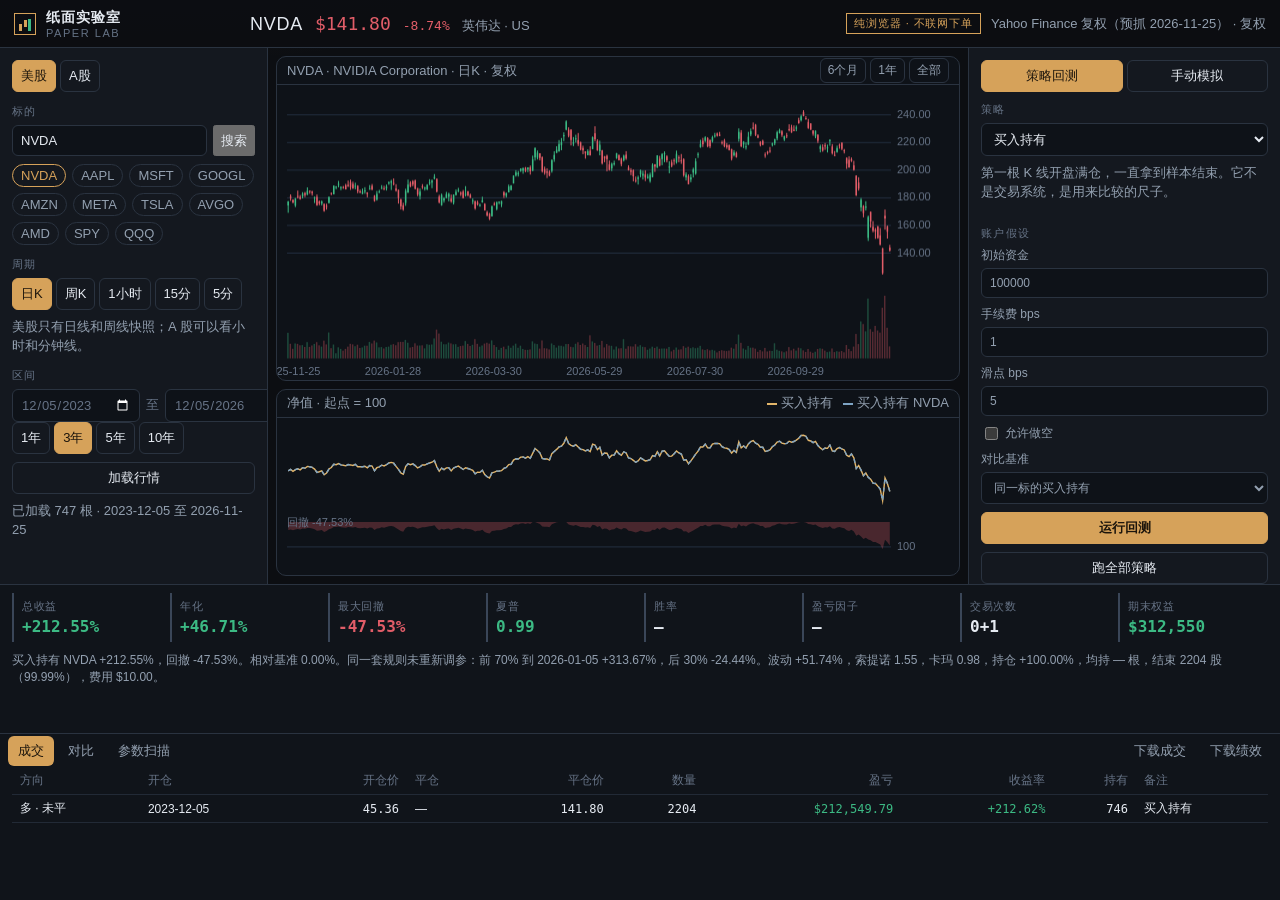
==== docs/index.html @ 23521afe "把回测引擎搬到浏览器，发布为 GitHub Pages 静态站。" ====
﻿<!DOCTYPE html>
<html lang="zh-CN">
<head>
  <meta charset="UTF-8" />
  <meta name="viewport" content="width=device-width, initial-scale=1" />
  <title>纸面实验室 · 美股 A股 策略回测</title>
  <link rel="icon" href="data:image/svg+xml,%3Csvg xmlns='http://www.w3.org/2000/svg' viewBox='0 0 16 16'%3E%3Crect width='16' height='16' fill='%23111816'/%3E%3Cpath d='M3 12V8h2v4H3zm4 0V5h2v7H7zm4 0V3h2v9h-2z' fill='%23d6a25a'/%3E%3C/svg%3E" />
  <link rel="stylesheet" href="style.css" />
</head>
<body>
  <header class="topbar">
    <div class="brand">
      <span class="mark" aria-hidden="true"></span>
      <div>
        <strong>纸面实验室</strong>
        <em>Paper Lab</em>
      </div>
    </div>
    <div class="quote-strip" id="quoteStrip">
      <span class="quiet">选一个标的，加载行情后即可回测。</span>
    </div>
    <div class="top-meta">
      <span class="badge">纯浏览器 · 不联网下单</span>
      <span id="dataSource">行情未连接</span>
    </div>
  </header>

  <div class="shell">
    <aside class="panel left">
      <div class="seg" id="markets">
        <button type="button" data-market="us" class="on">美股</button>
        <button type="button" data-market="cn">A股</button>
      </div>
      <label class="field-label">标的</label>
      <div class="search">
        <input id="symbolInput" type="text" spellcheck="false" placeholder="代码或名称，如 NVDA / 茅台" autocomplete="off" />
        <button id="searchBtn" type="button">搜索</button>
      </div>
      <div id="searchResults" class="search-results" hidden></div>
      <div id="watchlist" class="watch"></div>

      <label class="field-label">周期</label>
      <div class="seg" id="intervals">
        <button type="button" data-interval="1d" class="on">日K</button>
        <button type="button" data-interval="1wk">周K</button>
        <button type="button" data-interval="1h">1小时</button>
        <button type="button" data-interval="15m">15分</button>
        <button type="button" data-interval="5m">5分</button>
      </div>
      <p class="hint" id="intervalHint">美股只有日线和周线快照；A 股可以看小时和分钟线。</p>

      <label class="field-label">区间</label>
      <div class="dates">
        <input id="startDate" type="date" />
        <span>至</span>
        <input id="endDate" type="date" />
      </div>
      <div class="seg" id="ranges">
        <button type="button" data-range="1">1年</button>
        <button type="button" data-range="3" class="on">3年</button>
        <button type="button" data-range="5">5年</button>
        <button type="button" data-range="10">10年</button>
      </div>
      <button id="loadBtn" class="ghost wide" type="button">加载行情</button>
      <p class="hint" id="dataHint">美股是每日更新的复权快照，A 股实时直连腾讯。</p>
    </aside>

    <main class="center">
      <div id="banner" class="banner" hidden></div>
      <section class="chart-card">
        <div class="chart-head">
          <span id="chartTitle">价格</span>
          <div class="chart-tools">
            <div class="legend" id="priceLegend"></div>
            <div class="seg tiny" id="zooms">
              <button type="button" data-zoom="126">6个月</button>
              <button type="button" data-zoom="252">1年</button>
              <button type="button" data-zoom="all">全部</button>
            </div>
          </div>
        </div>
        <div class="canvas-box">
          <canvas id="priceChart"></canvas>
          <div id="priceTip" class="tip" hidden></div>
        </div>
      </section>
      <section class="chart-card">
        <div class="chart-head">
          <span>净值 · 起点 = 100</span>
          <div class="legend" id="equityLegend"></div>
        </div>
        <div class="canvas-box">
          <canvas id="equityChart"></canvas>
          <div id="equityTip" class="tip" hidden></div>
        </div>
      </section>
    </main>

    <aside class="panel right">
      <div class="seg mode" id="modeTabs">
        <button type="button" data-mode="backtest" class="on">策略回测</button>
        <button type="button" data-mode="paper">手动模拟</button>
      </div>

      <div id="backtestPane">
        <label class="field-label">策略</label>
        <select id="strategySelect"></select>
        <p class="strategy-desc" id="strategyDesc"></p>
        <div id="paramForm" class="fields"></div>

        <label class="field-label">账户假设</label>
        <div class="fields">
          <label>初始资金<input id="cash" type="number" min="1000" step="1000" value="100000" /></label>
          <label>手续费 bps<input id="commission" type="number" min="0" max="100" step="0.5" value="1" /></label>
          <label>滑点 bps<input id="slippage" type="number" min="0" max="200" step="1" value="5" /></label>
          <label class="check"><input id="allowShort" type="checkbox" /> 允许做空</label>
          <label>对比基准
            <select id="benchmark">
              <option value="self">同一标的买入持有</option>
              <option value="SPY">标普 SPY</option>
              <option value="QQQ">纳指 QQQ</option>
              <option value="510300.SH">沪深300ETF</option>
              <option value="none">不对比</option>
            </select>
          </label>
        </div>
        <button id="runBtn" class="primary wide" type="button">运行回测</button>
        <button id="compareAllBtn" class="ghost wide" type="button">跑全部策略</button>
        <button id="pinBtn" class="ghost wide" type="button" disabled>加入对比</button>
        <p class="hint">信号在收盘确认，下一根开盘成交。信号不变就不再平衡。默认不使用杠杆。1 bp = 0.01%。</p>
      </div>

      <div id="paperPane" hidden>
        <p class="hint">按当前现价立即成交，用来手工记账。它和上面的回测不是同一套撮合。</p>
        <div id="paperSummary" class="paper-summary"></div>
        <div class="fields">
          <label>股数<input id="paperQty" type="number" min="1" step="1" value="1" /></label>
        </div>
        <div class="pair">
          <button id="paperBuy" class="primary" type="button">买入</button>
          <button id="paperSell" class="danger" type="button">卖出</button>
        </div>
        <button id="paperReset" class="ghost wide" type="button">重置账户</button>
        <div id="paperPositions"></div>
        <div id="paperOrders"></div>
      </div>
    </aside>
  </div>

  <section class="blotter">
    <div id="metrics" class="metrics">
      <p class="empty">运行回测后，这里显示收益、回撤和胜率。</p>
    </div>
    <div class="blotter-tabs">
      <button type="button" data-tab="trades" class="on">成交</button>
      <button type="button" data-tab="compare">对比</button>
      <button type="button" data-tab="sweep">参数扫描</button>
      <div class="spacer"></div>
      <button id="exportTrades" class="text" type="button">下载成交</button>
      <button id="exportMetrics" class="text" type="button">下载绩效</button>
    </div>
    <div class="blotter-body">
      <div id="tab-trades"></div>
      <div id="tab-compare" hidden></div>
      <div id="tab-sweep" hidden>
        <div class="sweep-form">
          <label>参数<select id="sweepParam"></select></label>
          <label>最小<input id="sweepMin" type="number" /></label>
          <label>最大<input id="sweepMax" type="number" /></label>
          <label>步长<input id="sweepStep" type="number" /></label>
          <button id="sweepBtn" class="primary" type="button">扫描</button>
        </div>
        <div id="sweepTable"></div>
      </div>
    </div>
  </section>
  <script src="engine.js"></script>
  <script src="data.js"></script>
  <script src="bridge.js"></script>
  <script src="app.js"></script>
</body>
</html>
---- docs/style.css ----
:root {
  color-scheme: dark;
  --bg: #0c0e12;
  --panel: #14181f;
  --sunken: #0e1218;
  --line: #2a3340;
  --line-strong: #3a4658;
  --text: #e6ebf2;
  --muted: #93a0b0;
  --faint: #667386;
  --up: #3cba84;
  --down: #e15d68;
  --accent: #d6a25a;
  --accent-ink: #1c150c;
  --bench: #7ea4c4;
  --shadow: 0 10px 30px rgba(0, 0, 0, 0.28);
  font-family: "Segoe UI", "PingFang SC", "Microsoft YaHei", sans-serif;
}

* { box-sizing: border-box; }
html, body { height: 100%; margin: 0; }
body {
  min-width: 1100px;
  min-height: 700px;
  display: grid;
  grid-template-rows: 48px minmax(0, 1fr) 316px;
  background:
    radial-gradient(900px 280px at 12% -10%, rgba(214, 162, 90, 0.08), transparent 55%),
    var(--bg);
  color: var(--text);
  font-size: 13px;
}
button, input, select { font: inherit; color: inherit; }
button { cursor: pointer; }
.num { font-family: Consolas, "Cascadia Mono", ui-monospace, monospace; font-variant-numeric: tabular-nums; }
.up { color: var(--up); }
.down { color: var(--down); }
.flat { color: var(--muted); }
.quiet { color: var(--muted); }

.topbar {
  display: grid;
  grid-template-columns: 220px minmax(0, 1fr) auto;
  gap: 16px;
  align-items: center;
  padding: 0 14px;
  border-bottom: 1px solid var(--line);
  background: rgba(12, 14, 18, 0.92);
}
.brand { display: flex; align-items: center; gap: 10px; }
.brand strong { display: block; letter-spacing: 0.08em; font-size: 14px; }
.brand em { display: block; color: var(--faint); font-style: normal; font-size: 11px; letter-spacing: 0.14em; text-transform: uppercase; }
.mark {
  width: 22px;
  height: 22px;
  border: 1px solid var(--accent);
  position: relative;
  flex: none;
}
.mark::before, .mark::after {
  content: "";
  position: absolute;
  bottom: 3px;
  width: 3px;
  background: var(--accent);
}
.mark::before { left: 4px; height: 7px; box-shadow: 5px -4px 0 var(--accent); }
.mark::after { right: 4px; height: 12px; background: var(--up); }
.quote-strip { display: flex; align-items: baseline; gap: 12px; min-width: 0; overflow: hidden; }
.quote-strip .sym { font-size: 18px; letter-spacing: 0.04em; }
.quote-strip .px { font-size: 18px; }
.quote-strip .name { color: var(--muted); white-space: nowrap; overflow: hidden; text-overflow: ellipsis; }
.top-meta { display: flex; align-items: center; gap: 10px; color: var(--muted); white-space: nowrap; }
.badge {
  border: 1px solid var(--accent);
  color: var(--accent);
  padding: 2px 7px;
  letter-spacing: 0.08em;
  font-size: 11px;
}

.shell {
  min-height: 0;
  display: grid;
  grid-template-columns: 268px minmax(0, 1fr) 312px;
}
.panel {
  min-height: 0;
  overflow: auto;
  padding: 12px;
  background: var(--panel);
}
.panel.left { border-right: 1px solid var(--line); }
.panel.right { border-left: 1px solid var(--line); }
.center {
  position: relative;
  min-width: 0;
  min-height: 0;
  display: grid;
  grid-template-rows: minmax(0, 1.35fr) minmax(150px, 0.78fr);
  gap: 8px;
  padding: 8px;
}

.field-label {
  display: block;
  margin: 12px 0 6px;
  color: var(--faint);
  font-size: 11px;
  letter-spacing: 0.12em;
}
.panel .field-label:first-child { margin-top: 0; }
.search { display: grid; grid-template-columns: 1fr auto; gap: 6px; }
input, select {
  width: 100%;
  background: var(--sunken);
  border: 1px solid var(--line);
  border-radius: 6px;
  padding: 7px 8px;
  outline: none;
}
input:focus, select:focus { border-color: var(--accent); }
.fields { display: grid; gap: 8px; }
.fields label, .sweep-form label { display: grid; gap: 4px; color: var(--muted); font-size: 12px; }
.check { display: flex !important; align-items: center; gap: 8px; }
.check input { width: auto; }
.dates { display: grid; grid-template-columns: 1fr auto 1fr; gap: 6px; align-items: center; color: var(--faint); }
.seg { display: flex; flex-wrap: wrap; gap: 4px; }
.seg button, .ghost, .primary, .danger, .text {
  border-radius: 6px;
  border: 1px solid var(--line);
  background: transparent;
  padding: 6px 8px;
}
.seg button.on, .blotter-tabs button.on {
  background: var(--accent);
  color: var(--accent-ink);
  border-color: var(--accent);
}
.seg.tiny button { padding: 3px 7px; font-size: 12px; }
.seg.mode { margin-bottom: 10px; }
.seg.mode button { flex: 1; }
.primary { background: var(--accent); color: var(--accent-ink); border-color: var(--accent); font-weight: 650; }
.danger { border-color: var(--down); color: var(--down); }
.ghost { color: var(--text); }
.wide { width: 100%; margin-top: 8px; }
.pair { display: grid; grid-template-columns: 1fr 1fr; gap: 8px; margin-top: 8px; }
.text { border-color: transparent; color: var(--muted); padding: 4px 8px; }
.hint, .strategy-desc { color: var(--muted); line-height: 1.45; margin: 8px 0; }
.strategy-desc { min-height: 3.2em; }
.search-results {
  margin-top: 6px;
  border: 1px solid var(--line);
  border-radius: 6px;
  overflow: hidden;
  background: var(--sunken);
}
.search-results button {
  display: block;
  width: 100%;
  text-align: left;
  border: 0;
  border-bottom: 1px solid var(--line);
  background: transparent;
  padding: 7px 8px;
}
.search-results button:last-child { border-bottom: 0; }
.search-results button:hover, .watch button:hover { background: #1c2430; }
.watch { display: flex; flex-wrap: wrap; gap: 6px; margin-top: 8px; }
.watch button {
  border: 1px solid var(--line);
  background: transparent;
  border-radius: 99px;
  padding: 3px 8px;
  color: var(--muted);
}
.watch button.on { border-color: var(--accent); color: var(--accent); }

.chart-card {
  min-height: 0;
  display: grid;
  grid-template-rows: 28px minmax(0, 1fr);
  background: var(--sunken);
  border: 1px solid var(--line);
  border-radius: 10px;
  overflow: hidden;
}
.chart-head {
  display: flex;
  align-items: center;
  justify-content: space-between;
  gap: 8px;
  padding: 0 10px;
  color: var(--muted);
  border-bottom: 1px solid var(--line);
}
.chart-tools, .legend { display: flex; align-items: center; gap: 10px; min-width: 0; }
.legend i { display: inline-block; width: 10px; height: 2px; margin-right: 4px; vertical-align: middle; }
.canvas-box { position: relative; min-height: 0; }
canvas { width: 100%; height: 100%; display: block; }
.tip {
  position: absolute;
  z-index: 2;
  pointer-events: none;
  background: rgba(16, 20, 26, 0.94);
  border: 1px solid var(--line-strong);
  border-radius: 6px;
  padding: 6px 8px;
  color: var(--text);
  font-size: 12px;
  line-height: 1.45;
  box-shadow: var(--shadow);
}
.banner {
  position: absolute;
  z-index: 4;
  left: 16px;
  right: 16px;
  top: 40px;
  border: 1px solid #7a6233;
  background: #231c12;
  color: #f0d7a6;
  border-radius: 8px;
  padding: 7px 10px;
}
.banner.error { border-color: #7a3a42; background: #2a1518; color: #f0c2c6; }

.blotter {
  min-height: 0;
  display: grid;
  grid-template-rows: 148px 34px minmax(0, 1fr);
  border-top: 1px solid var(--line);
  background: #10141a;
}
.metrics {
  display: grid;
  grid-template-columns: repeat(8, minmax(0, 1fr));
  gap: 8px;
  padding: 8px 12px 0;
  align-content: start;
}
.metrics .tile {
  min-width: 0;
  padding: 6px 8px;
  border-left: 2px solid var(--line-strong);
}
.metrics .tile span { display: block; color: var(--faint); font-size: 11px; letter-spacing: 0.06em; }
.metrics .tile strong { display: block; margin-top: 3px; font-size: 16px; font-weight: 600; }
.metrics .sentence { grid-column: 1 / -1; color: var(--muted); margin: 2px 0 0; font-size: 12px; line-height: 1.45; }
.blotter-tabs {
  display: flex;
  align-items: center;
  gap: 4px;
  padding: 0 8px;
  border-top: 1px solid var(--line);
}
.blotter-tabs button { border: 0; background: transparent; color: var(--muted); padding: 6px 10px; border-radius: 6px; }
.blotter-tabs .spacer { flex: 1; }
.blotter-body { min-height: 0; overflow: auto; padding: 0 12px 8px; }
table { width: 100%; border-collapse: collapse; font-size: 12px; }
th, td { padding: 5px 8px; border-bottom: 1px solid #222a36; text-align: right; white-space: nowrap; }
th { color: var(--faint); font-weight: 500; position: sticky; top: 0; background: #10141a; }
td.left, th.left { text-align: left; }
tr.clickable { cursor: pointer; }
tr.clickable:hover td { background: #1a222e; }
.empty { color: var(--faint); margin: 8px; }
.paper-summary { display: grid; grid-template-columns: 1fr 1fr; gap: 6px; margin-bottom: 8px; }
.paper-summary div { background: var(--sunken); border: 1px solid var(--line); border-radius: 6px; padding: 6px 8px; }
.paper-summary span { display: block; color: var(--faint); font-size: 11px; }
.sweep-form { display: flex; gap: 8px; align-items: end; padding: 8px 0; }
.sweep-form label { min-width: 90px; }
.sweep-form button { height: 32px; }
.best { color: var(--accent); }

@media (max-width: 1180px) {
  body { display: block; height: auto; overflow: auto; min-width: 0; }
  .shell { display: block; }
  .center { height: 760px; }
  .panel { border: 0; }
  .metrics { grid-template-columns: repeat(4, minmax(0, 1fr)); }
}
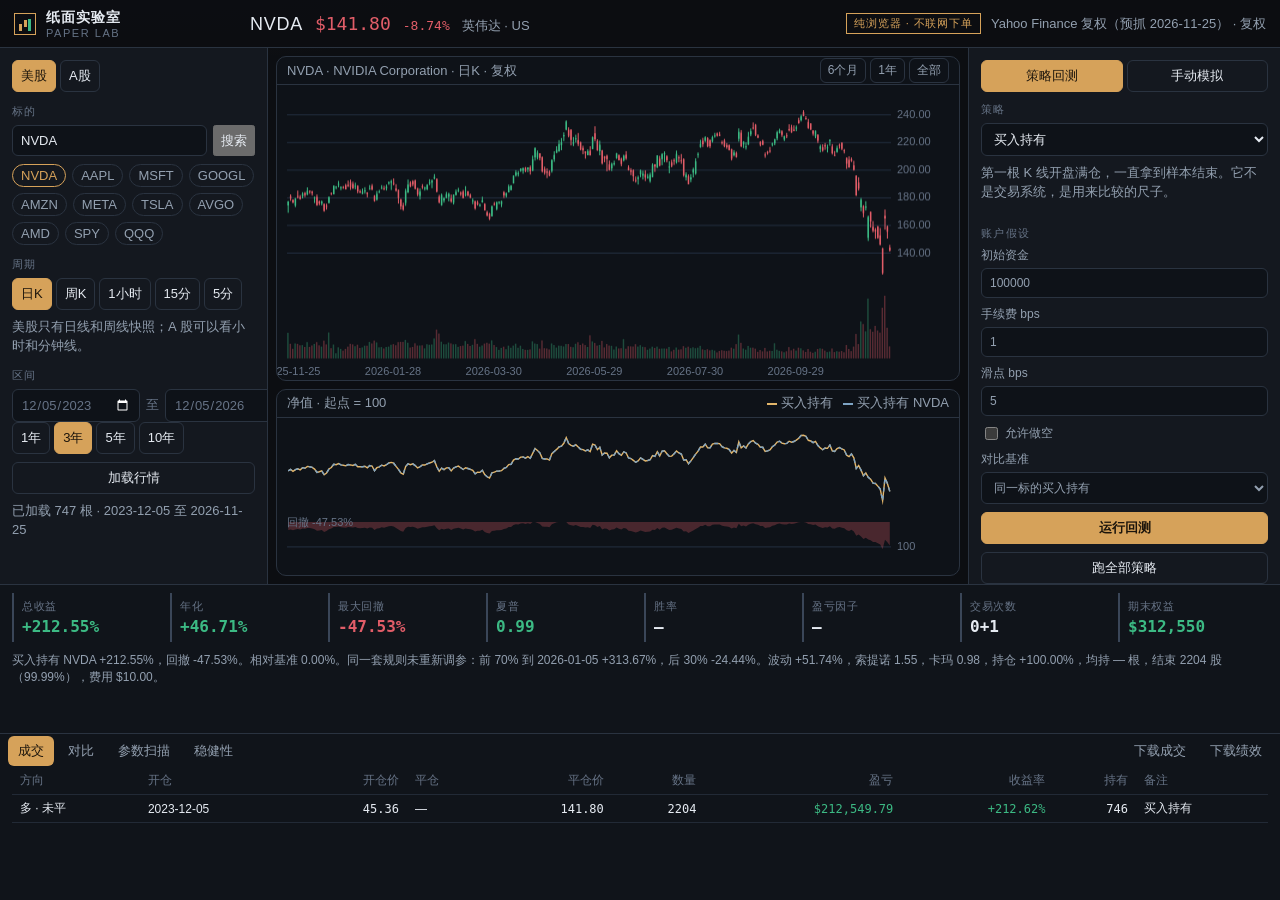
==== commit d7d0596a: "新增稳健性检验：同一套参数跑遍股票池，看策略是不是只在个别标的上有效。" ====
--- a/docs/index.html
+++ b/docs/index.html
@@ -1,4 +1,4 @@
-﻿<!DOCTYPE html>
+<!DOCTYPE html>
 <html lang="zh-CN">
 <head>
   <meta charset="UTF-8" />
@@ -155,6 +155,7 @@
       <button type="button" data-tab="trades" class="on">成交</button>
       <button type="button" data-tab="compare">对比</button>
       <button type="button" data-tab="sweep">参数扫描</button>
+      <button type="button" data-tab="robust">稳健性</button>
       <div class="spacer"></div>
       <button id="exportTrades" class="text" type="button">下载成交</button>
       <button id="exportMetrics" class="text" type="button">下载绩效</button>
@@ -172,6 +173,21 @@
         </div>
         <div id="sweepTable"></div>
       </div>
+      <div id="tab-robust" hidden>
+        <div class="sweep-form">
+          <label>样本池
+            <select id="robustScope">
+              <option value="all">股票池全部</option>
+              <option value="stocks">只看股票</option>
+              <option value="etfs">只看 ETF</option>
+            </select>
+          </label>
+          <span class="quiet" id="robustHint">用当前策略和参数，逐只跑一遍，看是不是只在个别标的上有效。</span>
+          <button id="robustBtn" class="primary" type="button">跑一遍</button>
+        </div>
+        <div id="robustSummary"></div>
+        <div id="robustTable"></div>
+      </div>
     </div>
   </section>
   <script src="engine.js"></script>
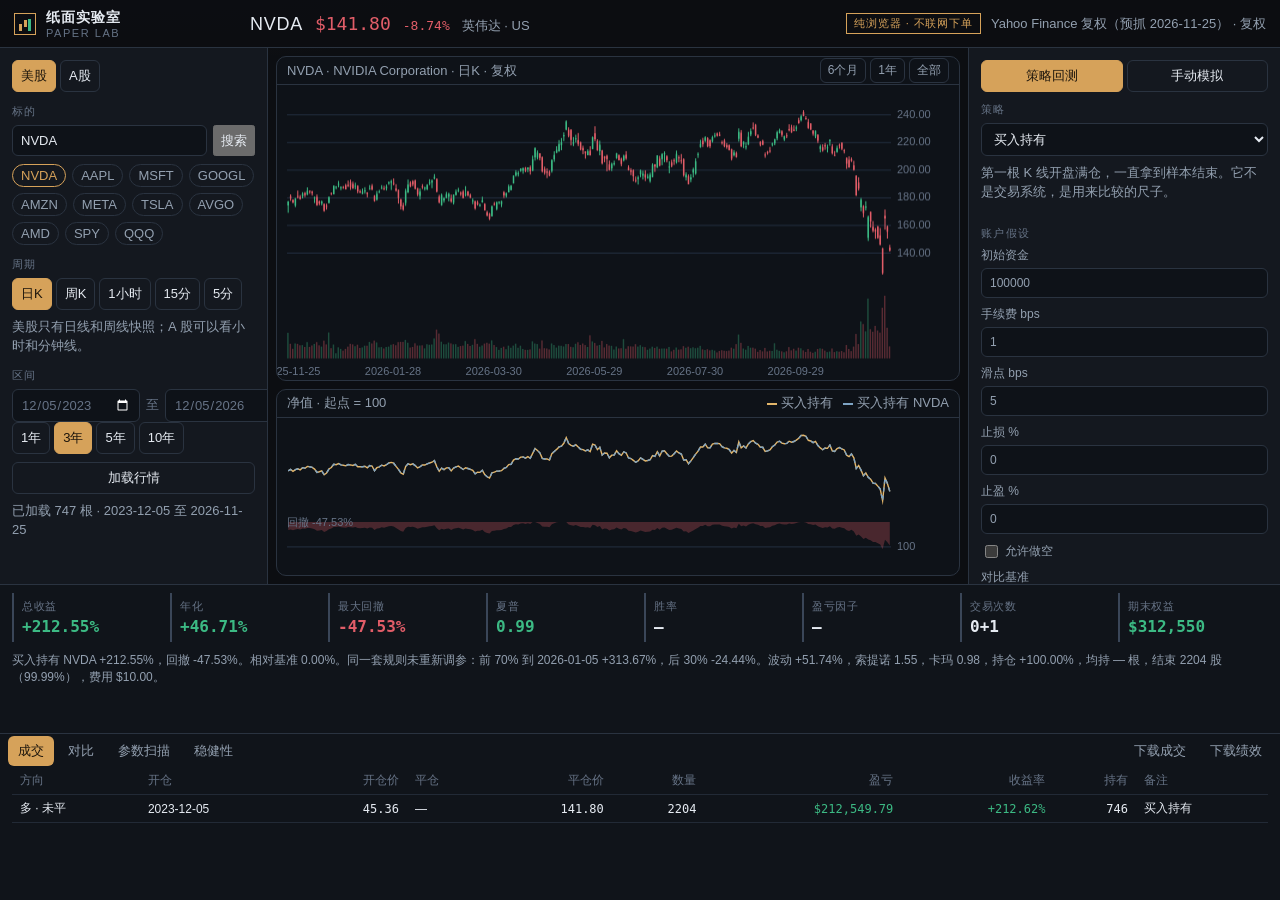
==== commit e20aba72: "加入止损止盈：触及阈值当根按触发价平仓，跳空按开盘价成交。" ====
--- a/docs/index.html
+++ b/docs/index.html
@@ -113,6 +113,8 @@
           <label>初始资金<input id="cash" type="number" min="1000" step="1000" value="100000" /></label>
           <label>手续费 bps<input id="commission" type="number" min="0" max="100" step="0.5" value="1" /></label>
           <label>滑点 bps<input id="slippage" type="number" min="0" max="200" step="1" value="5" /></label>
+          <label>止损 %<input id="stopLoss" type="number" min="0" max="90" step="1" value="0" /></label>
+          <label>止盈 %<input id="takeProfit" type="number" min="0" max="500" step="1" value="0" /></label>
           <label class="check"><input id="allowShort" type="checkbox" /> 允许做空</label>
           <label>对比基准
             <select id="benchmark">
@@ -165,10 +167,27 @@
       <div id="tab-compare" hidden></div>
       <div id="tab-sweep" hidden>
         <div class="sweep-form">
-          <label>参数<select id="sweepParam"></select></label>
-          <label>最小<input id="sweepMin" type="number" /></label>
-          <label>最大<input id="sweepMax" type="number" /></label>
-          <label>步长<input id="sweepStep" type="number" /></label>
+          <label>维度
+            <select id="sweepMode">
+              <option value="1">一维</option>
+              <option value="2">二维</option>
+            </select>
+          </label>
+          <label>X 参数<select id="sweepParam"></select></label>
+          <label>X 最小<input id="sweepMin" type="number" /></label>
+          <label>X 最大<input id="sweepMax" type="number" /></label>
+          <label>X 步长<input id="sweepStep" type="number" /></label>
+          <label class="two-d" hidden>Y 参数<select id="sweepParam2"></select></label>
+          <label class="two-d" hidden>Y 最小<input id="sweepMin2" type="number" /></label>
+          <label class="two-d" hidden>Y 最大<input id="sweepMax2" type="number" /></label>
+          <label class="two-d" hidden>Y 步长<input id="sweepStep2" type="number" /></label>
+          <label>看
+            <select id="sweepMetric">
+              <option value="sharpe">夏普</option>
+              <option value="total_return">收益</option>
+              <option value="max_drawdown">回撤</option>
+            </select>
+          </label>
           <button id="sweepBtn" class="primary" type="button">扫描</button>
         </div>
         <div id="sweepTable"></div>
--- a/docs/style.css
+++ b/docs/style.css
@@ -271,6 +271,11 @@
 .sweep-form label { min-width: 90px; }
 .sweep-form button { height: 32px; }
 .best { color: var(--accent); }
+table.heatmap { border-collapse: separate; border-spacing: 1px; }
+table.heatmap th, table.heatmap td { border: 0; padding: 4px 5px; font-size: 11px; }
+table.heatmap th.left { background: transparent; position: static; }
+table.heatmap td.heat { cursor: pointer; border-radius: 3px; }
+table.heatmap td.heat:hover { outline: 1px solid var(--accent); }
 
 @media (max-width: 1180px) {
   body { display: block; height: auto; overflow: auto; min-width: 0; }
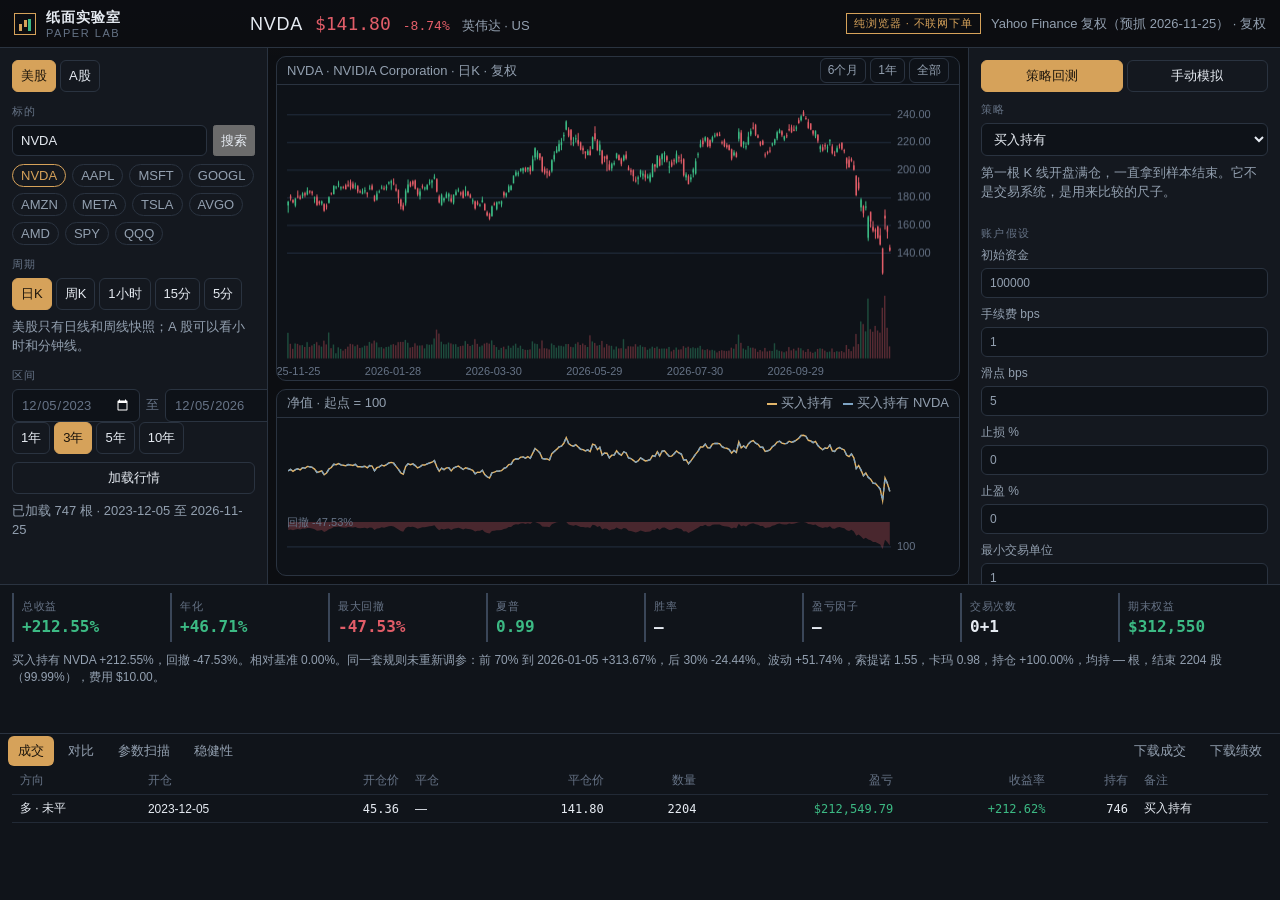
==== commit e3038306: "A股规则：整手交易与T+1，切到A股自动启用；两边引擎保持一致。" ====
--- a/docs/index.html
+++ b/docs/index.html
@@ -115,6 +115,8 @@
           <label>滑点 bps<input id="slippage" type="number" min="0" max="200" step="1" value="5" /></label>
           <label>止损 %<input id="stopLoss" type="number" min="0" max="90" step="1" value="0" /></label>
           <label>止盈 %<input id="takeProfit" type="number" min="0" max="500" step="1" value="0" /></label>
+          <label>最小交易单位<input id="lotSize" type="number" min="1" max="1000" step="1" value="1" /></label>
+          <label class="check"><input id="tPlusOne" type="checkbox" /> T+1（A 股当日买入不可卖）</label>
           <label class="check"><input id="allowShort" type="checkbox" /> 允许做空</label>
           <label>对比基准
             <select id="benchmark">
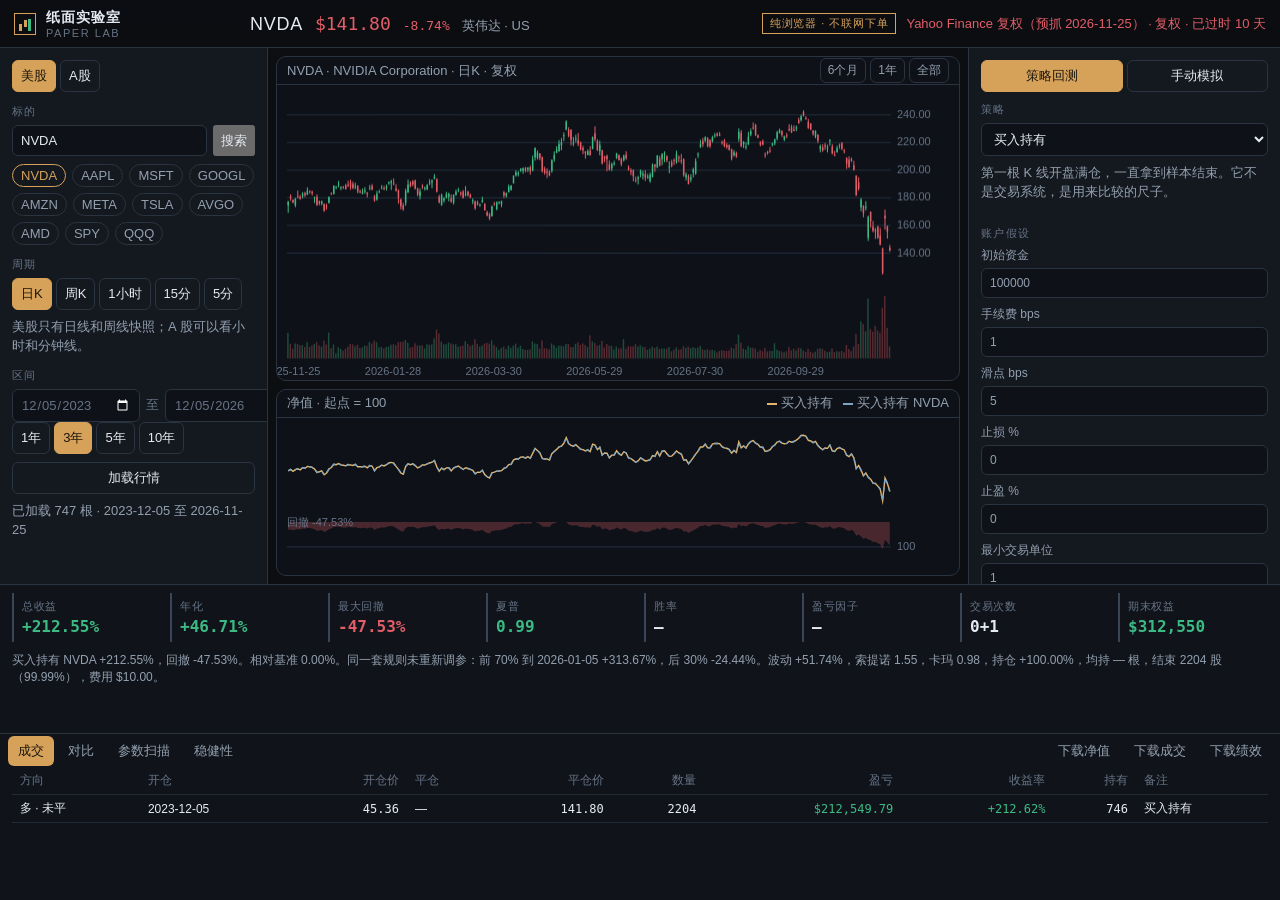
==== commit 73d4e1df: "参数提示、净值导出、热力图指标切换即时生效。" ====
--- a/docs/index.html
+++ b/docs/index.html
@@ -161,6 +161,7 @@
       <button type="button" data-tab="sweep">参数扫描</button>
       <button type="button" data-tab="robust">稳健性</button>
       <div class="spacer"></div>
+      <button id="exportEquity" class="text" type="button">下载净值</button>
       <button id="exportTrades" class="text" type="button">下载成交</button>
       <button id="exportMetrics" class="text" type="button">下载绩效</button>
     </div>
--- a/docs/style.css
+++ b/docs/style.css
@@ -78,6 +78,7 @@
   letter-spacing: 0.08em;
   font-size: 11px;
 }
+.top-meta #dataSource.stale { color: var(--down); }
 
 .shell {
   min-height: 0;
@@ -122,6 +123,7 @@
 input:focus, select:focus { border-color: var(--accent); }
 .fields { display: grid; gap: 8px; }
 .fields label, .sweep-form label { display: grid; gap: 4px; color: var(--muted); font-size: 12px; }
+.fields label[title] { cursor: help; border-bottom: 1px dotted var(--line-strong); }
 .check { display: flex !important; align-items: center; gap: 8px; }
 .check input { width: auto; }
 .dates { display: grid; grid-template-columns: 1fr auto 1fr; gap: 6px; align-items: center; color: var(--faint); }
